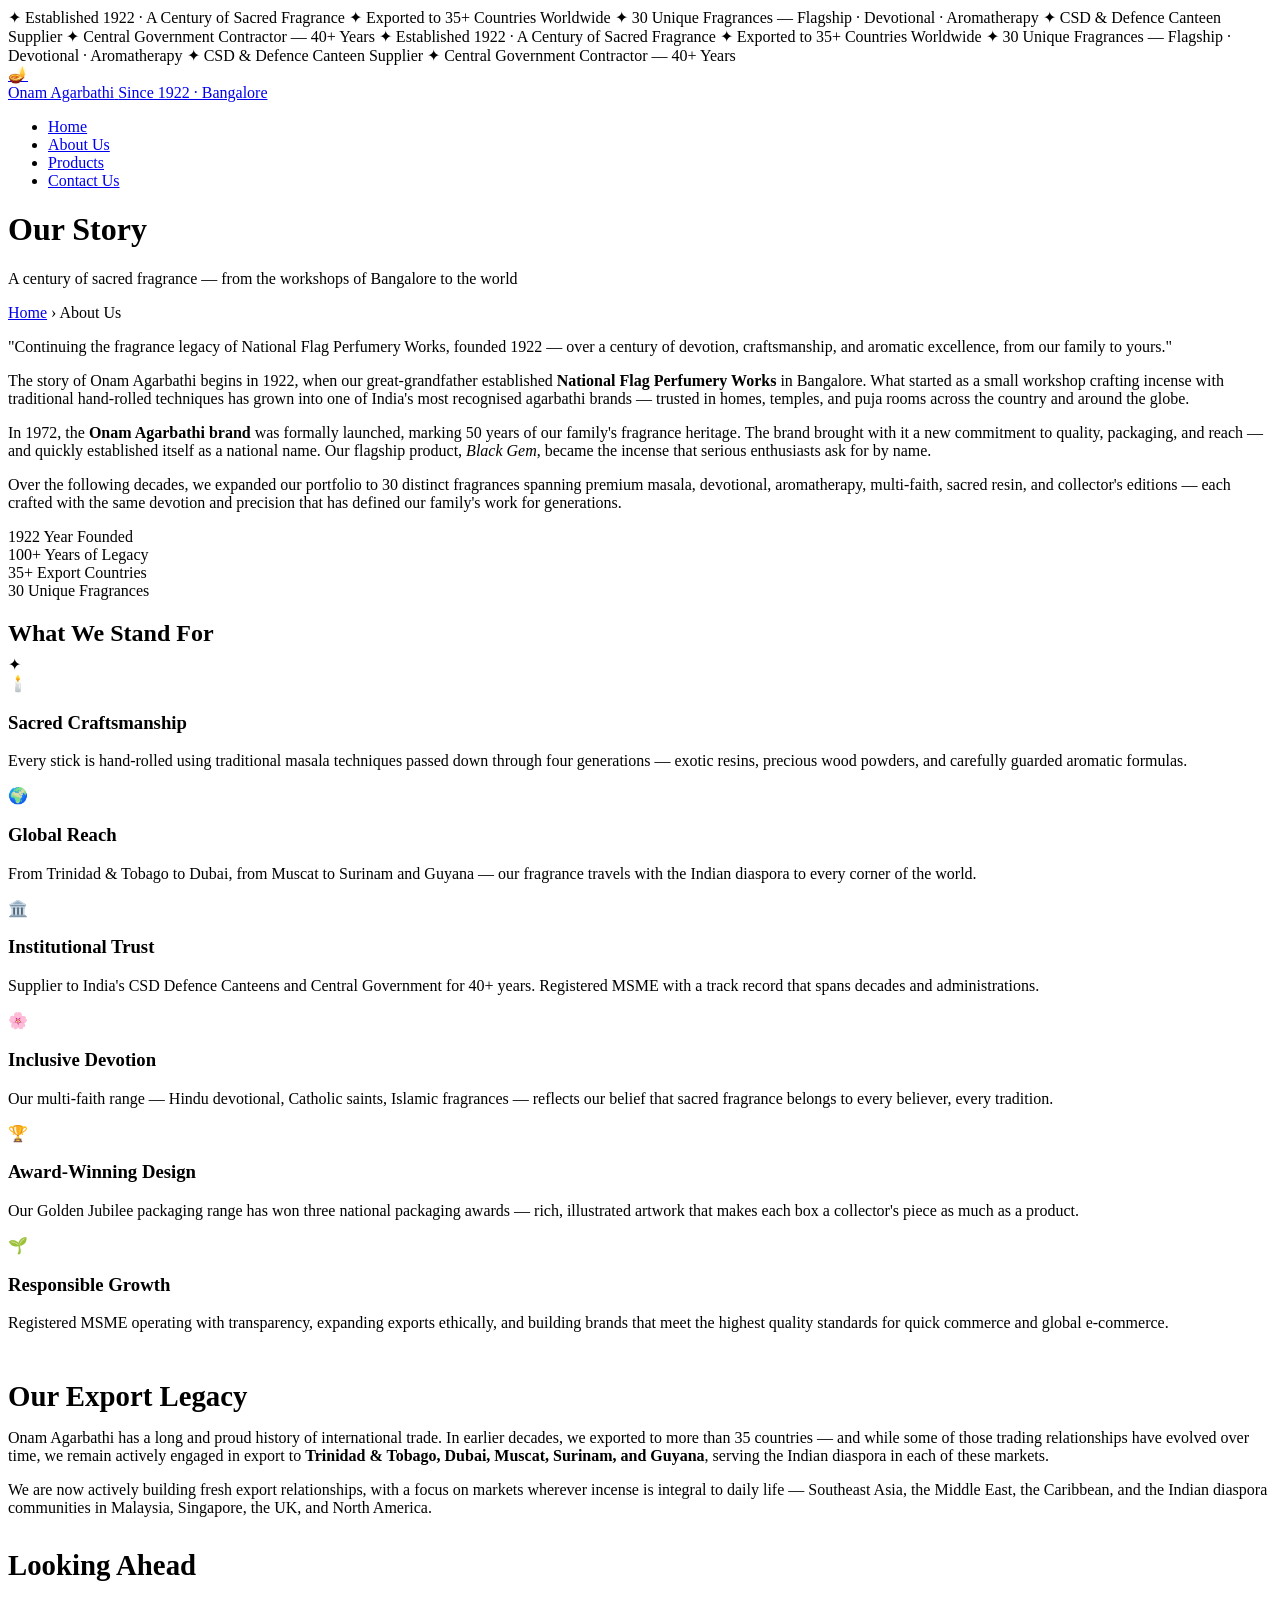
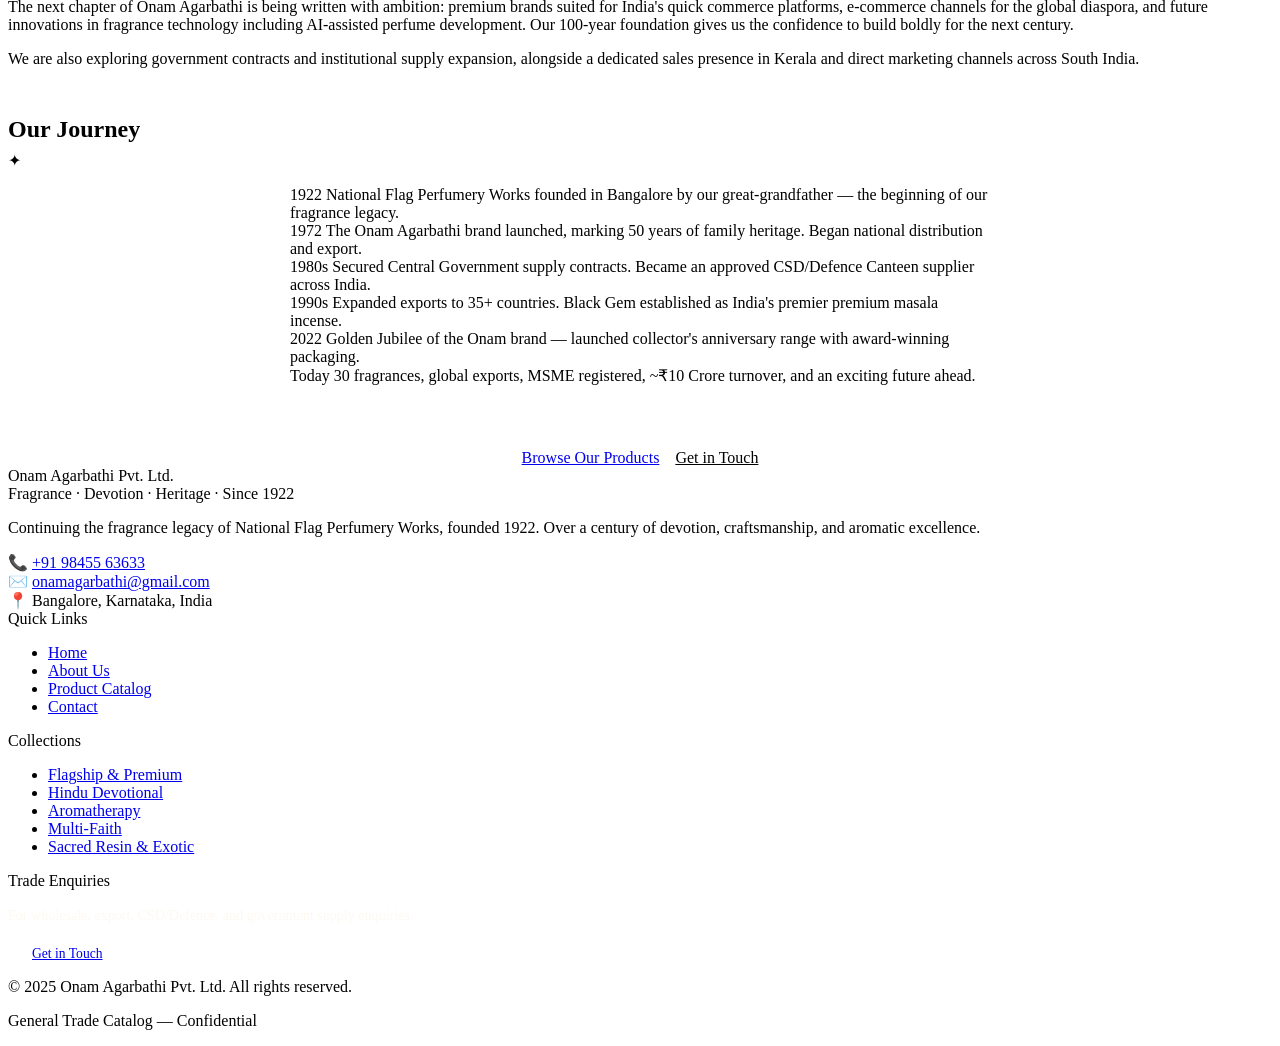
==== about.html @ 36209b38 "Add about.html" ====
<!DOCTYPE html>
<html lang="en">
<head>
  <meta charset="UTF-8" />
  <meta name="viewport" content="width=device-width, initial-scale=1.0" />
  <title>About Us — Onam Agarbathi Pvt. Ltd.</title>
  <meta name="description" content="Learn about Onam Agarbathi's 100+ year heritage, founded in Bangalore in 1922. Our story of fragrance, devotion, and craftsmanship spanning generations." />
  <link rel="stylesheet" href="css/style.css" />
</head>
<body>

<!-- ANNOUNCEMENT BAR -->
<div class="marquee-bar">
  <div class="marquee-inner">
    <span class="marquee-item"><span class="dot">✦</span> Established 1922 · A Century of Sacred Fragrance</span>
    <span class="marquee-item"><span class="dot">✦</span> Exported to 35+ Countries Worldwide</span>
    <span class="marquee-item"><span class="dot">✦</span> 30 Unique Fragrances — Flagship · Devotional · Aromatherapy</span>
    <span class="marquee-item"><span class="dot">✦</span> CSD &amp; Defence Canteen Supplier</span>
    <span class="marquee-item"><span class="dot">✦</span> Central Government Contractor — 40+ Years</span>
    <span class="marquee-item"><span class="dot">✦</span> Established 1922 · A Century of Sacred Fragrance</span>
    <span class="marquee-item"><span class="dot">✦</span> Exported to 35+ Countries Worldwide</span>
    <span class="marquee-item"><span class="dot">✦</span> 30 Unique Fragrances — Flagship · Devotional · Aromatherapy</span>
    <span class="marquee-item"><span class="dot">✦</span> CSD &amp; Defence Canteen Supplier</span>
    <span class="marquee-item"><span class="dot">✦</span> Central Government Contractor — 40+ Years</span>
  </div>
</div>

<!-- NAVBAR -->
<nav class="navbar">
  <div class="nav-inner">
    <a href="index.html" class="nav-brand">
      <div class="nav-logo-icon">🪔</div>
      <div class="nav-brand-text">
        <span class="nav-brand-name">Onam Agarbathi</span>
        <span class="nav-brand-tagline">Since 1922 · Bangalore</span>
      </div>
    </a>
    <ul class="nav-links">
      <li><a href="index.html">Home</a></li>
      <li><a href="about.html" class="active">About Us</a></li>
      <li><a href="products.html">Products</a></li>
      <li><a href="contact.html" class="nav-cta">Contact Us</a></li>
    </ul>
    <div class="nav-toggle"><span></span><span></span><span></span></div>
  </div>
</nav>

<!-- PAGE HERO -->
<div class="page-hero">
  <h1>Our Story</h1>
  <p>A century of sacred fragrance — from the workshops of Bangalore to the world</p>
  <div class="breadcrumb"><a href="index.html">Home</a> › About Us</div>
</div>

<!-- ABOUT CONTENT -->
<div class="about-full">

  <p class="about-lead">
    "Continuing the fragrance legacy of National Flag Perfumery Works, founded 1922 — over a century of devotion, craftsmanship, and aromatic excellence, from our family to yours."
  </p>

  <div class="about-body">
    <p>
      The story of Onam Agarbathi begins in 1922, when our great-grandfather established <strong>National Flag Perfumery Works</strong> in Bangalore. What started as a small workshop crafting incense with traditional hand-rolled techniques has grown into one of India's most recognised agarbathi brands — trusted in homes, temples, and puja rooms across the country and around the globe.
    </p>
    <p>
      In 1972, the <strong>Onam Agarbathi brand</strong> was formally launched, marking 50 years of our family's fragrance heritage. The brand brought with it a new commitment to quality, packaging, and reach — and quickly established itself as a national name. Our flagship product, <em>Black Gem</em>, became the incense that serious enthusiasts ask for by name.
    </p>
    <p>
      Over the following decades, we expanded our portfolio to 30 distinct fragrances spanning premium masala, devotional, aromatherapy, multi-faith, sacred resin, and collector's editions — each crafted with the same devotion and precision that has defined our family's work for generations.
    </p>
  </div>

  <!-- Stats Bar -->
  <div class="stats-bar">
    <div class="stat-item">
      <span class="stat-number">1922</span>
      <span class="stat-label">Year Founded</span>
    </div>
    <div class="stat-item">
      <span class="stat-number">100+</span>
      <span class="stat-label">Years of Legacy</span>
    </div>
    <div class="stat-item">
      <span class="stat-number">35+</span>
      <span class="stat-label">Export Countries</span>
    </div>
    <div class="stat-item">
      <span class="stat-number">30</span>
      <span class="stat-label">Unique Fragrances</span>
    </div>
  </div>

  <!-- Values -->
  <h2 class="section-title" style="margin-bottom: 0.5rem;">What We Stand For</h2>
  <div class="section-divider"><span class="ornament">✦</span></div>
  <div class="values-grid">
    <div class="value-card">
      <span class="value-icon">🕯️</span>
      <h3>Sacred Craftsmanship</h3>
      <p>Every stick is hand-rolled using traditional masala techniques passed down through four generations — exotic resins, precious wood powders, and carefully guarded aromatic formulas.</p>
    </div>
    <div class="value-card">
      <span class="value-icon">🌍</span>
      <h3>Global Reach</h3>
      <p>From Trinidad &amp; Tobago to Dubai, from Muscat to Surinam and Guyana — our fragrance travels with the Indian diaspora to every corner of the world.</p>
    </div>
    <div class="value-card">
      <span class="value-icon">🏛️</span>
      <h3>Institutional Trust</h3>
      <p>Supplier to India's CSD Defence Canteens and Central Government for 40+ years. Registered MSME with a track record that spans decades and administrations.</p>
    </div>
    <div class="value-card">
      <span class="value-icon">🌸</span>
      <h3>Inclusive Devotion</h3>
      <p>Our multi-faith range — Hindu devotional, Catholic saints, Islamic fragrances — reflects our belief that sacred fragrance belongs to every believer, every tradition.</p>
    </div>
    <div class="value-card">
      <span class="value-icon">🏆</span>
      <h3>Award-Winning Design</h3>
      <p>Our Golden Jubilee packaging range has won three national packaging awards — rich, illustrated artwork that makes each box a collector's piece as much as a product.</p>
    </div>
    <div class="value-card">
      <span class="value-icon">🌱</span>
      <h3>Responsible Growth</h3>
      <p>Registered MSME operating with transparency, expanding exports ethically, and building brands that meet the highest quality standards for quick commerce and global e-commerce.</p>
    </div>
  </div>

  <!-- Extended story -->
  <div class="about-body" style="margin-top: 3rem;">
    <h2 style="font-size: 1.8rem; color: var(--deep-red); margin-bottom: 1rem;">Our Export Legacy</h2>
    <p>
      Onam Agarbathi has a long and proud history of international trade. In earlier decades, we exported to more than 35 countries — and while some of those trading relationships have evolved over time, we remain actively engaged in export to <strong>Trinidad &amp; Tobago, Dubai, Muscat, Surinam, and Guyana</strong>, serving the Indian diaspora in each of these markets.
    </p>
    <p>
      We are now actively building fresh export relationships, with a focus on markets wherever incense is integral to daily life — Southeast Asia, the Middle East, the Caribbean, and the Indian diaspora communities in Malaysia, Singapore, the UK, and North America.
    </p>

    <h2 style="font-size: 1.8rem; color: var(--deep-red); margin: 2rem 0 1rem;">Looking Ahead</h2>
    <p>
      The next chapter of Onam Agarbathi is being written with ambition: premium brands suited for India's quick commerce platforms, e-commerce channels for the global diaspora, and future innovations in fragrance technology including AI-assisted perfume development. Our 100-year foundation gives us the confidence to build boldly for the next century.
    </p>
    <p>
      We are also exploring government contracts and institutional supply expansion, alongside a dedicated sales presence in Kerala and direct marketing channels across South India.
    </p>
  </div>

  <!-- Heritage timeline -->
  <h2 class="section-title" style="margin: 3rem 0 0.5rem;">Our Journey</h2>
  <div class="section-divider"><span class="ornament">✦</span></div>
  <div style="max-width: 700px; margin: 0 auto;">
    <div class="heritage-timeline" style="padding: 1rem 0;">
      <div class="timeline-item">
        <span class="timeline-year" style="color: var(--deep-red);">1922</span>
        <span class="timeline-text" style="color: var(--text-medium);">National Flag Perfumery Works founded in Bangalore by our great-grandfather — the beginning of our fragrance legacy.</span>
      </div>
      <div class="timeline-item">
        <span class="timeline-year" style="color: var(--deep-red);">1972</span>
        <span class="timeline-text" style="color: var(--text-medium);">The Onam Agarbathi brand launched, marking 50 years of family heritage. Began national distribution and export.</span>
      </div>
      <div class="timeline-item">
        <span class="timeline-year" style="color: var(--deep-red);">1980s</span>
        <span class="timeline-text" style="color: var(--text-medium);">Secured Central Government supply contracts. Became an approved CSD/Defence Canteen supplier across India.</span>
      </div>
      <div class="timeline-item">
        <span class="timeline-year" style="color: var(--deep-red);">1990s</span>
        <span class="timeline-text" style="color: var(--text-medium);">Expanded exports to 35+ countries. Black Gem established as India's premier premium masala incense.</span>
      </div>
      <div class="timeline-item">
        <span class="timeline-year" style="color: var(--deep-red);">2022</span>
        <span class="timeline-text" style="color: var(--text-medium);">Golden Jubilee of the Onam brand — launched collector's anniversary range with award-winning packaging.</span>
      </div>
      <div class="timeline-item">
        <span class="timeline-year" style="color: var(--deep-red);">Today</span>
        <span class="timeline-text" style="color: var(--text-medium);">30 fragrances, global exports, MSME registered, ~₹10 Crore turnover, and an exciting future ahead.</span>
      </div>
    </div>
  </div>

  <div style="text-align: center; margin-top: 3rem;">
    <a href="products.html" class="btn-primary">Browse Our Products</a>
    &nbsp;&nbsp;
    <a href="contact.html" class="btn-outline" style="color: var(--deep-red); border-color: var(--border-gold);">Get in Touch</a>
  </div>
</div>

<!-- FOOTER -->
<footer>
  <div class="footer-inner">
    <div>
      <div class="footer-brand-name">Onam Agarbathi Pvt. Ltd.</div>
      <div class="footer-brand-tagline">Fragrance · Devotion · Heritage · Since 1922</div>
      <p class="footer-desc">Continuing the fragrance legacy of National Flag Perfumery Works, founded 1922. Over a century of devotion, craftsmanship, and aromatic excellence.</p>
      <div class="footer-contact-item">📞 <a href="tel:+919845563633">+91 98455 63633</a></div>
      <div class="footer-contact-item">✉️ <a href="mailto:onamagarbathi@gmail.com">onamagarbathi@gmail.com</a></div>
      <div class="footer-contact-item">📍 Bangalore, Karnataka, India</div>
    </div>
    <div>
      <div class="footer-heading">Quick Links</div>
      <ul class="footer-links">
        <li><a href="index.html">Home</a></li>
        <li><a href="about.html">About Us</a></li>
        <li><a href="products.html">Product Catalog</a></li>
        <li><a href="contact.html">Contact</a></li>
      </ul>
    </div>
    <div>
      <div class="footer-heading">Collections</div>
      <ul class="footer-links">
        <li><a href="products.html?filter=flagship">Flagship &amp; Premium</a></li>
        <li><a href="products.html?filter=devotional">Hindu Devotional</a></li>
        <li><a href="products.html?filter=aromatherapy">Aromatherapy</a></li>
        <li><a href="products.html?filter=multifaith">Multi-Faith</a></li>
        <li><a href="products.html?filter=resin">Sacred Resin &amp; Exotic</a></li>
      </ul>
    </div>
    <div>
      <div class="footer-heading">Trade Enquiries</div>
      <p style="font-size: 0.88rem; color: rgba(251,245,230,0.6); line-height: 1.7; margin-bottom: 1rem;">For wholesale, export, CSD/Defence, and government supply enquiries.</p>
      <a href="contact.html" class="btn-primary" style="font-size: 0.85rem; padding: 11px 24px;">Get in Touch</a>
    </div>
  </div>
  <div class="footer-bottom">
    <p>© 2025 Onam Agarbathi Pvt. Ltd. All rights reserved.</p>
    <p>General Trade Catalog — Confidential</p>
  </div>
</footer>

<script src="js/main.js"></script>
</body>
</html>
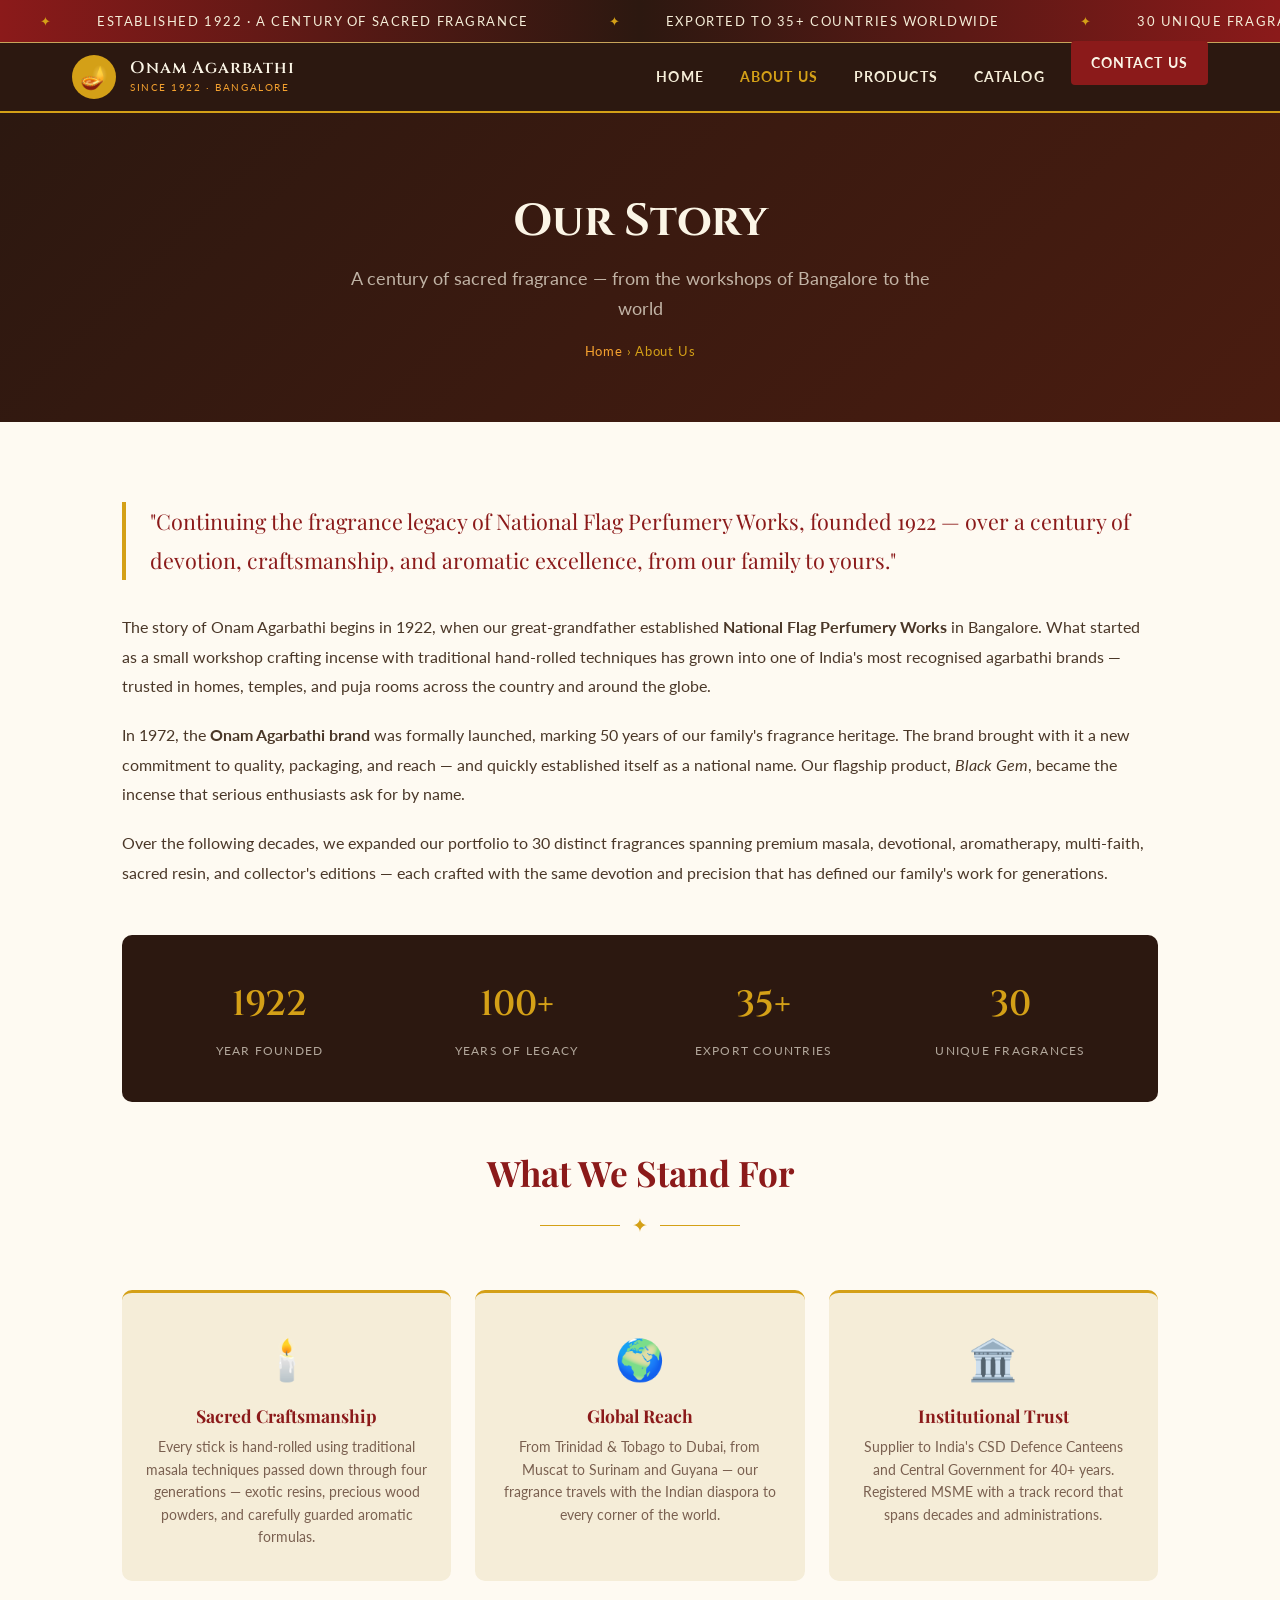
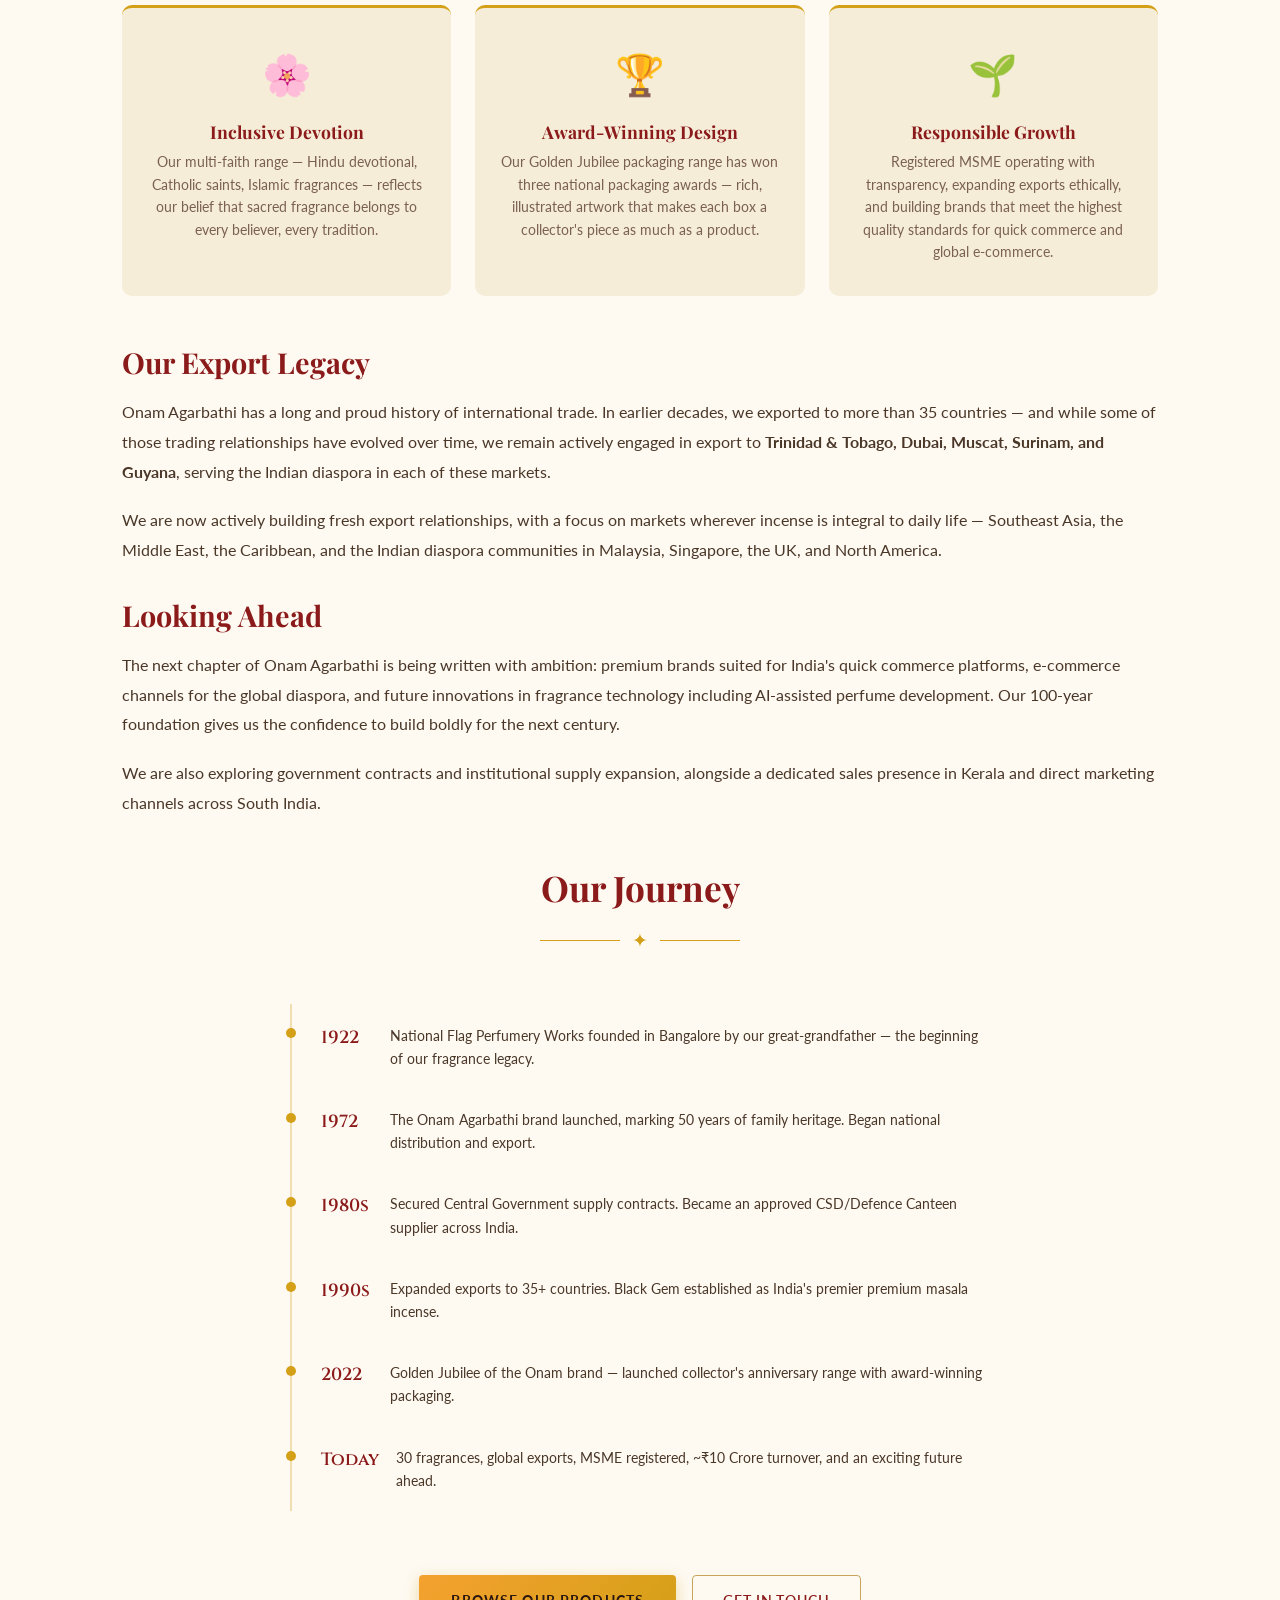
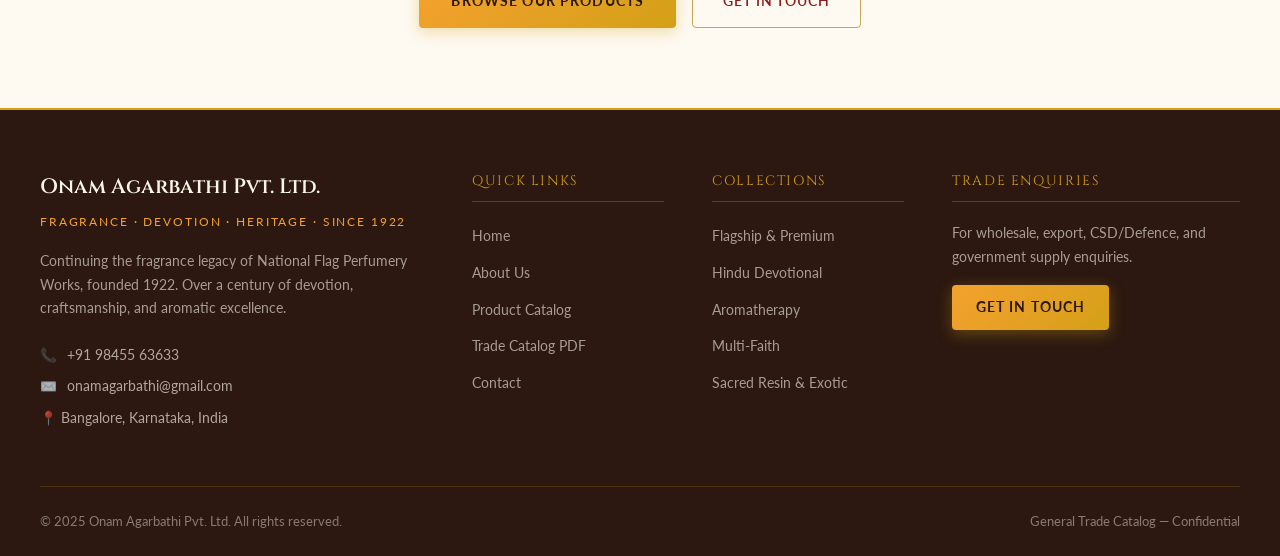
==== commit 143e77f5: "Add General Trade Catalog 2026 with PDF viewer and navigation update - Add catalog.html: new page wi" ====
--- a/about.html
+++ b/about.html
@@ -39,6 +39,7 @@
       <li><a href="index.html">Home</a></li>
       <li><a href="about.html" class="active">About Us</a></li>
       <li><a href="products.html">Products</a></li>
+      <li><a href="catalog.html">Catalog</a></li>
       <li><a href="contact.html" class="nav-cta">Contact Us</a></li>
     </ul>
     <div class="nav-toggle"><span></span><span></span><span></span></div>
@@ -202,6 +203,7 @@
         <li><a href="index.html">Home</a></li>
         <li><a href="about.html">About Us</a></li>
         <li><a href="products.html">Product Catalog</a></li>
+        <li><a href="catalog.html">Trade Catalog PDF</a></li>
         <li><a href="contact.html">Contact</a></li>
       </ul>
     </div>
--- a/css/style.css
+++ b/css/style.css
@@ -0,0 +1,1207 @@
+/* =====================================================
+   ONAM AGARBATHI — Main Stylesheet
+   Rich, warm Indian aesthetic
+   ===================================================== */
+
+@import url('https://fonts.googleapis.com/css2?family=Playfair+Display:ital,wght@0,400;0,600;0,700;1,400&family=Lato:wght@300;400;700&family=Cinzel:wght@400;600&display=swap');
+
+:root {
+  --saffron: #F4A12F;
+  --deep-red: #8B1A1A;
+  --crimson: #C0392B;
+  --gold: #D4A017;
+  --dark-gold: #A07810;
+  --ivory: #FBF5E6;
+  --cream: #F5EDD8;
+  --warm-white: #FEFAF2;
+  --dark-brown: #2C1810;
+  --medium-brown: #5C3317;
+  --light-brown: #8B5E3C;
+  --charcoal: #2D2D2D;
+  --text-dark: #1A0F08;
+  --text-medium: #4A3728;
+  --text-light: #7A6050;
+  --border-gold: #C8A45A;
+  --shadow: rgba(44, 24, 16, 0.15);
+}
+
+* {
+  margin: 0;
+  padding: 0;
+  box-sizing: border-box;
+}
+
+html {
+  scroll-behavior: smooth;
+}
+
+body {
+  font-family: 'Lato', sans-serif;
+  background-color: var(--warm-white);
+  color: var(--text-dark);
+  line-height: 1.7;
+  font-size: 16px;
+}
+
+/* =====================================================
+   TYPOGRAPHY
+   ===================================================== */
+h1, h2, h3, h4 {
+  font-family: 'Playfair Display', serif;
+  color: var(--dark-brown);
+  line-height: 1.3;
+}
+
+.section-title {
+  font-size: 2.2rem;
+  color: var(--deep-red);
+  text-align: center;
+  margin-bottom: 0.5rem;
+}
+
+.section-subtitle {
+  font-family: 'Lato', sans-serif;
+  font-size: 1rem;
+  color: var(--text-light);
+  text-align: center;
+  letter-spacing: 0.12em;
+  text-transform: uppercase;
+  margin-bottom: 3rem;
+}
+
+.section-divider {
+  display: flex;
+  align-items: center;
+  justify-content: center;
+  margin: 0.8rem auto 2rem;
+  gap: 12px;
+}
+
+.section-divider::before,
+.section-divider::after {
+  content: '';
+  flex: 1;
+  max-width: 80px;
+  height: 1px;
+  background: var(--gold);
+}
+
+.section-divider .ornament {
+  color: var(--gold);
+  font-size: 1.2rem;
+}
+
+/* =====================================================
+   NAVIGATION
+   ===================================================== */
+.navbar {
+  position: sticky;
+  top: 0;
+  z-index: 1000;
+  background: var(--dark-brown);
+  border-bottom: 2px solid var(--gold);
+  padding: 0;
+}
+
+.nav-inner {
+  max-width: 1200px;
+  margin: 0 auto;
+  display: flex;
+  align-items: center;
+  justify-content: space-between;
+  padding: 0 2rem;
+  height: 68px;
+}
+
+.nav-brand {
+  display: flex;
+  align-items: center;
+  gap: 14px;
+  text-decoration: none;
+}
+
+.nav-logo-icon {
+  width: 44px;
+  height: 44px;
+  background: var(--gold);
+  border-radius: 50%;
+  display: flex;
+  align-items: center;
+  justify-content: center;
+  font-size: 1.4rem;
+}
+
+.nav-brand-text {
+  display: flex;
+  flex-direction: column;
+}
+
+.nav-brand-name {
+  font-family: 'Cinzel', serif;
+  font-size: 1.05rem;
+  color: var(--ivory);
+  font-weight: 600;
+  letter-spacing: 0.05em;
+  line-height: 1.2;
+}
+
+.nav-brand-tagline {
+  font-size: 0.65rem;
+  color: var(--saffron);
+  letter-spacing: 0.15em;
+  text-transform: uppercase;
+}
+
+.nav-links {
+  display: flex;
+  list-style: none;
+  gap: 0;
+}
+
+.nav-links a {
+  display: block;
+  padding: 24px 18px;
+  color: var(--cream);
+  text-decoration: none;
+  font-size: 0.88rem;
+  font-weight: 700;
+  letter-spacing: 0.08em;
+  text-transform: uppercase;
+  transition: color 0.25s, background 0.25s;
+  position: relative;
+}
+
+.nav-links a::after {
+  content: '';
+  position: absolute;
+  bottom: 0;
+  left: 18px;
+  right: 18px;
+  height: 2px;
+  background: var(--gold);
+  transform: scaleX(0);
+  transition: transform 0.25s;
+}
+
+.nav-links a:hover,
+.nav-links a.active {
+  color: var(--gold);
+}
+
+.nav-links a:hover::after,
+.nav-links a.active::after {
+  transform: scaleX(1);
+}
+
+.nav-cta {
+  background: var(--deep-red);
+  color: var(--ivory) !important;
+  padding: 10px 20px !important;
+  border-radius: 4px;
+  margin-left: 8px;
+  transition: background 0.25s !important;
+}
+
+.nav-cta:hover {
+  background: var(--crimson) !important;
+}
+
+.nav-cta::after { display: none !important; }
+
+/* Mobile nav toggle */
+.nav-toggle {
+  display: none;
+  flex-direction: column;
+  gap: 5px;
+  cursor: pointer;
+  padding: 4px;
+}
+
+.nav-toggle span {
+  display: block;
+  width: 26px;
+  height: 2px;
+  background: var(--ivory);
+  transition: transform 0.3s;
+}
+
+/* =====================================================
+   HERO SECTION
+   ===================================================== */
+.hero {
+  position: relative;
+  min-height: 88vh;
+  display: flex;
+  align-items: center;
+  overflow: hidden;
+  background: linear-gradient(135deg, var(--dark-brown) 0%, #4A1C10 40%, #6B2C18 70%, var(--medium-brown) 100%);
+}
+
+.hero-bg-pattern {
+  position: absolute;
+  inset: 0;
+  background-image:
+    radial-gradient(circle at 20% 50%, rgba(212, 160, 23, 0.08) 0%, transparent 50%),
+    radial-gradient(circle at 80% 20%, rgba(244, 161, 47, 0.1) 0%, transparent 40%),
+    radial-gradient(circle at 60% 80%, rgba(139, 26, 26, 0.15) 0%, transparent 40%);
+  background-size: cover;
+}
+
+.hero-mandala {
+  position: absolute;
+  right: -100px;
+  top: 50%;
+  transform: translateY(-50%);
+  width: 600px;
+  height: 600px;
+  opacity: 0.06;
+  background: radial-gradient(circle, var(--gold) 0%, transparent 70%);
+  border-radius: 50%;
+  border: 40px solid var(--gold);
+}
+
+.hero-inner {
+  position: relative;
+  z-index: 1;
+  max-width: 1200px;
+  margin: 0 auto;
+  padding: 0 2rem;
+  display: grid;
+  grid-template-columns: 1fr 1fr;
+  gap: 3rem;
+  align-items: center;
+}
+
+.hero-badge {
+  display: inline-block;
+  background: rgba(212, 160, 23, 0.15);
+  border: 1px solid var(--gold);
+  color: var(--saffron);
+  font-size: 0.75rem;
+  letter-spacing: 0.2em;
+  text-transform: uppercase;
+  padding: 6px 18px;
+  border-radius: 2px;
+  margin-bottom: 1.2rem;
+}
+
+.hero-title {
+  font-family: 'Cinzel', serif;
+  font-size: 3.2rem;
+  color: var(--ivory);
+  font-weight: 600;
+  line-height: 1.15;
+  margin-bottom: 0.5rem;
+}
+
+.hero-title em {
+  font-style: italic;
+  color: var(--saffron);
+  font-family: 'Playfair Display', serif;
+}
+
+.hero-subtitle {
+  font-family: 'Playfair Display', serif;
+  font-size: 1.3rem;
+  color: var(--gold);
+  font-style: italic;
+  margin-bottom: 1.2rem;
+}
+
+.hero-desc {
+  color: rgba(251, 245, 230, 0.8);
+  font-size: 1rem;
+  line-height: 1.8;
+  margin-bottom: 2rem;
+  max-width: 480px;
+}
+
+.hero-buttons {
+  display: flex;
+  gap: 1rem;
+  flex-wrap: wrap;
+}
+
+.btn-primary {
+  background: linear-gradient(135deg, var(--saffron), var(--gold));
+  color: var(--dark-brown);
+  padding: 14px 32px;
+  border: none;
+  border-radius: 4px;
+  font-weight: 700;
+  font-size: 0.9rem;
+  letter-spacing: 0.08em;
+  text-transform: uppercase;
+  cursor: pointer;
+  text-decoration: none;
+  display: inline-block;
+  transition: transform 0.2s, box-shadow 0.2s;
+  box-shadow: 0 4px 15px rgba(212, 160, 23, 0.35);
+}
+
+.btn-primary:hover {
+  transform: translateY(-2px);
+  box-shadow: 0 8px 25px rgba(212, 160, 23, 0.45);
+}
+
+.btn-outline {
+  background: transparent;
+  color: var(--ivory);
+  padding: 13px 30px;
+  border: 1px solid rgba(251, 245, 230, 0.5);
+  border-radius: 4px;
+  font-size: 0.9rem;
+  font-weight: 600;
+  letter-spacing: 0.06em;
+  text-transform: uppercase;
+  cursor: pointer;
+  text-decoration: none;
+  display: inline-block;
+  transition: border-color 0.2s, color 0.2s;
+}
+
+.btn-outline:hover {
+  border-color: var(--gold);
+  color: var(--gold);
+}
+
+.hero-stats {
+  display: grid;
+  grid-template-columns: repeat(3, 1fr);
+  gap: 1.5rem;
+}
+
+.hero-stat {
+  text-align: center;
+  background: rgba(251, 245, 230, 0.05);
+  border: 1px solid rgba(212, 160, 23, 0.25);
+  border-radius: 8px;
+  padding: 1.5rem 1rem;
+  backdrop-filter: blur(4px);
+}
+
+.hero-stat .stat-number {
+  font-family: 'Cinzel', serif;
+  font-size: 2.2rem;
+  color: var(--gold);
+  font-weight: 600;
+  display: block;
+  margin-bottom: 4px;
+}
+
+.hero-stat .stat-label {
+  color: rgba(251, 245, 230, 0.7);
+  font-size: 0.78rem;
+  letter-spacing: 0.1em;
+  text-transform: uppercase;
+}
+
+.hero-incense-visual {
+  display: flex;
+  justify-content: center;
+  align-items: center;
+  flex-direction: column;
+  gap: 0.5rem;
+  margin-top: 2rem;
+}
+
+.incense-stick-row {
+  display: flex;
+  gap: 1.5rem;
+  justify-content: center;
+}
+
+.incense-stick {
+  display: flex;
+  flex-direction: column;
+  align-items: center;
+  gap: 0;
+}
+
+.incense-smoke {
+  width: 2px;
+  height: 40px;
+  background: linear-gradient(to top, transparent, rgba(251, 245, 230, 0.4));
+  animation: smokeRise 3s ease-in-out infinite;
+}
+
+.incense-stick:nth-child(2) .incense-smoke { animation-delay: 1s; }
+.incense-stick:nth-child(3) .incense-smoke { animation-delay: 0.5s; }
+.incense-stick:nth-child(4) .incense-smoke { animation-delay: 1.5s; }
+
+@keyframes smokeRise {
+  0%, 100% { transform: scaleX(1) translateY(0); opacity: 0.4; }
+  50% { transform: scaleX(1.5) translateY(-5px); opacity: 0.7; }
+}
+
+.incense-rod {
+  width: 3px;
+  height: 100px;
+  background: linear-gradient(to bottom, var(--dark-brown), var(--gold));
+  border-radius: 2px;
+}
+
+/* =====================================================
+   SECTIONS COMMON
+   ===================================================== */
+section {
+  padding: 80px 2rem;
+}
+
+.container {
+  max-width: 1200px;
+  margin: 0 auto;
+}
+
+/* =====================================================
+   MARQUEE / ANNOUNCEMENT BAR
+   ===================================================== */
+.marquee-bar {
+  background: linear-gradient(90deg, var(--deep-red), var(--dark-brown), var(--deep-red));
+  padding: 10px 0;
+  overflow: hidden;
+  border-bottom: 1px solid var(--border-gold);
+}
+
+.marquee-inner {
+  display: flex;
+  animation: marqueeScroll 30s linear infinite;
+  white-space: nowrap;
+}
+
+.marquee-item {
+  color: var(--cream);
+  font-size: 0.82rem;
+  letter-spacing: 0.12em;
+  text-transform: uppercase;
+  padding: 0 2.5rem;
+}
+
+.marquee-item .dot {
+  color: var(--gold);
+  margin-right: 2.5rem;
+}
+
+@keyframes marqueeScroll {
+  0% { transform: translateX(0); }
+  100% { transform: translateX(-50%); }
+}
+
+/* =====================================================
+   FEATURED CATEGORIES
+   ===================================================== */
+.categories-section {
+  background: var(--cream);
+  padding: 70px 2rem;
+}
+
+.categories-grid {
+  display: grid;
+  grid-template-columns: repeat(3, 1fr);
+  gap: 1.5rem;
+  max-width: 1100px;
+  margin: 0 auto;
+}
+
+.category-card {
+  background: white;
+  border: 1px solid var(--border-gold);
+  border-radius: 8px;
+  padding: 2rem 1.5rem;
+  text-align: center;
+  text-decoration: none;
+  transition: transform 0.3s, box-shadow 0.3s;
+  display: block;
+}
+
+.category-card:hover {
+  transform: translateY(-6px);
+  box-shadow: 0 12px 35px var(--shadow);
+}
+
+.category-icon {
+  font-size: 2.8rem;
+  margin-bottom: 0.8rem;
+  display: block;
+}
+
+.category-card h3 {
+  font-size: 1.15rem;
+  color: var(--deep-red);
+  margin-bottom: 0.4rem;
+}
+
+.category-card p {
+  font-size: 0.85rem;
+  color: var(--text-light);
+  line-height: 1.6;
+}
+
+/* =====================================================
+   PRODUCT GRID
+   ===================================================== */
+.products-section {
+  background: var(--warm-white);
+}
+
+.product-filters {
+  display: flex;
+  gap: 0.5rem;
+  justify-content: center;
+  flex-wrap: wrap;
+  margin-bottom: 3rem;
+}
+
+.filter-btn {
+  background: transparent;
+  border: 1px solid var(--border-gold);
+  color: var(--text-medium);
+  padding: 8px 20px;
+  border-radius: 24px;
+  font-size: 0.82rem;
+  font-weight: 600;
+  letter-spacing: 0.06em;
+  cursor: pointer;
+  transition: all 0.2s;
+}
+
+.filter-btn.active,
+.filter-btn:hover {
+  background: var(--deep-red);
+  border-color: var(--deep-red);
+  color: white;
+}
+
+.products-grid {
+  display: grid;
+  grid-template-columns: repeat(auto-fill, minmax(240px, 1fr));
+  gap: 1.8rem;
+  max-width: 1200px;
+  margin: 0 auto;
+}
+
+.product-card {
+  background: white;
+  border-radius: 10px;
+  overflow: hidden;
+  box-shadow: 0 2px 12px var(--shadow);
+  transition: transform 0.3s, box-shadow 0.3s;
+  border: 1px solid rgba(200, 164, 90, 0.2);
+}
+
+.product-card:hover {
+  transform: translateY(-5px);
+  box-shadow: 0 10px 30px rgba(44, 24, 16, 0.18);
+}
+
+.product-img-area {
+  height: 200px;
+  display: flex;
+  align-items: center;
+  justify-content: center;
+  font-size: 4rem;
+  position: relative;
+  overflow: hidden;
+}
+
+.product-badge {
+  position: absolute;
+  top: 12px;
+  left: 12px;
+  background: var(--deep-red);
+  color: white;
+  font-size: 0.68rem;
+  font-weight: 700;
+  letter-spacing: 0.1em;
+  text-transform: uppercase;
+  padding: 3px 9px;
+  border-radius: 3px;
+}
+
+.product-number {
+  position: absolute;
+  bottom: 10px;
+  right: 12px;
+  font-family: 'Cinzel', serif;
+  font-size: 1.8rem;
+  font-weight: 600;
+  color: rgba(255,255,255,0.25);
+  line-height: 1;
+}
+
+.product-body {
+  padding: 1.2rem;
+}
+
+.product-name {
+  font-family: 'Playfair Display', serif;
+  font-size: 1.1rem;
+  color: var(--dark-brown);
+  margin-bottom: 0.3rem;
+}
+
+.product-tagline {
+  font-size: 0.8rem;
+  color: var(--text-light);
+  font-style: italic;
+  margin-bottom: 0.7rem;
+}
+
+.product-desc {
+  font-size: 0.82rem;
+  color: var(--text-medium);
+  line-height: 1.6;
+  margin-bottom: 0.8rem;
+}
+
+.product-tags {
+  display: flex;
+  flex-wrap: wrap;
+  gap: 4px;
+}
+
+.tag {
+  background: var(--cream);
+  color: var(--medium-brown);
+  font-size: 0.7rem;
+  font-weight: 600;
+  letter-spacing: 0.06em;
+  text-transform: uppercase;
+  padding: 3px 8px;
+  border-radius: 3px;
+  border: 1px solid var(--border-gold);
+}
+
+/* =====================================================
+   ABOUT SECTION (homepage snippet)
+   ===================================================== */
+.about-snippet {
+  background: linear-gradient(135deg, var(--dark-brown) 0%, #3A1C10 100%);
+  color: var(--ivory);
+  padding: 90px 2rem;
+}
+
+.about-snippet-inner {
+  max-width: 1100px;
+  margin: 0 auto;
+  display: grid;
+  grid-template-columns: 1fr 1fr;
+  gap: 4rem;
+  align-items: center;
+}
+
+.about-snippet h2 {
+  font-size: 2.4rem;
+  color: var(--ivory);
+  margin-bottom: 1rem;
+}
+
+.about-snippet h2 span {
+  color: var(--gold);
+}
+
+.about-snippet p {
+  color: rgba(251, 245, 230, 0.8);
+  line-height: 1.9;
+  margin-bottom: 1.2rem;
+  font-size: 1rem;
+}
+
+.heritage-timeline {
+  display: flex;
+  flex-direction: column;
+  gap: 0;
+}
+
+.timeline-item {
+  display: flex;
+  gap: 1.2rem;
+  padding: 1.2rem 0;
+  border-left: 2px solid rgba(212, 160, 23, 0.3);
+  padding-left: 1.8rem;
+  position: relative;
+}
+
+.timeline-item::before {
+  content: '';
+  position: absolute;
+  left: -6px;
+  top: 1.5rem;
+  width: 10px;
+  height: 10px;
+  border-radius: 50%;
+  background: var(--gold);
+}
+
+.timeline-year {
+  font-family: 'Cinzel', serif;
+  font-size: 1.1rem;
+  color: var(--gold);
+  font-weight: 600;
+  min-width: 50px;
+}
+
+.timeline-text {
+  font-size: 0.9rem;
+  color: rgba(251, 245, 230, 0.75);
+  line-height: 1.6;
+}
+
+/* =====================================================
+   FULL ABOUT PAGE
+   ===================================================== */
+.page-hero {
+  background: linear-gradient(135deg, var(--dark-brown) 0%, #4A1C10 100%);
+  padding: 80px 2rem 60px;
+  text-align: center;
+}
+
+.page-hero h1 {
+  font-family: 'Cinzel', serif;
+  font-size: 2.8rem;
+  color: var(--ivory);
+  margin-bottom: 0.8rem;
+}
+
+.page-hero p {
+  color: rgba(251, 245, 230, 0.7);
+  font-size: 1.1rem;
+  max-width: 600px;
+  margin: 0 auto;
+}
+
+.breadcrumb {
+  text-align: center;
+  font-size: 0.82rem;
+  color: var(--gold);
+  margin-top: 1rem;
+  letter-spacing: 0.06em;
+}
+
+.breadcrumb a { color: var(--saffron); text-decoration: none; }
+.breadcrumb a:hover { text-decoration: underline; }
+
+.about-full {
+  max-width: 1100px;
+  margin: 0 auto;
+  padding: 80px 2rem;
+}
+
+.about-lead {
+  font-family: 'Playfair Display', serif;
+  font-size: 1.35rem;
+  color: var(--deep-red);
+  line-height: 1.8;
+  margin-bottom: 2rem;
+  border-left: 4px solid var(--gold);
+  padding-left: 1.5rem;
+}
+
+.about-body p {
+  margin-bottom: 1.2rem;
+  color: var(--text-medium);
+  font-size: 1rem;
+  line-height: 1.85;
+}
+
+.values-grid {
+  display: grid;
+  grid-template-columns: repeat(3, 1fr);
+  gap: 1.5rem;
+  margin: 3rem 0;
+}
+
+.value-card {
+  background: var(--cream);
+  border-radius: 10px;
+  padding: 2rem 1.5rem;
+  text-align: center;
+  border-top: 3px solid var(--gold);
+}
+
+.value-icon { font-size: 2.5rem; margin-bottom: 0.8rem; display: block; }
+
+.value-card h3 {
+  font-size: 1.1rem;
+  color: var(--deep-red);
+  margin-bottom: 0.5rem;
+}
+
+.value-card p {
+  font-size: 0.88rem;
+  color: var(--text-light);
+  line-height: 1.6;
+}
+
+.stats-bar {
+  background: var(--dark-brown);
+  border-radius: 10px;
+  padding: 2.5rem 2rem;
+  display: grid;
+  grid-template-columns: repeat(4, 1fr);
+  gap: 1rem;
+  margin: 3rem 0;
+  text-align: center;
+}
+
+.stat-item .stat-number {
+  font-family: 'Cinzel', serif;
+  font-size: 2.2rem;
+  color: var(--gold);
+  display: block;
+  font-weight: 600;
+}
+
+.stat-item .stat-label {
+  font-size: 0.78rem;
+  color: rgba(251, 245, 230, 0.65);
+  letter-spacing: 0.1em;
+  text-transform: uppercase;
+}
+
+/* =====================================================
+   CONTACT PAGE
+   ===================================================== */
+.contact-section {
+  max-width: 1100px;
+  margin: 0 auto;
+  padding: 80px 2rem;
+  display: grid;
+  grid-template-columns: 1fr 1.5fr;
+  gap: 4rem;
+}
+
+.contact-info h2 {
+  font-size: 2rem;
+  color: var(--deep-red);
+  margin-bottom: 0.8rem;
+}
+
+.contact-info p {
+  color: var(--text-medium);
+  line-height: 1.8;
+  margin-bottom: 2rem;
+}
+
+.contact-item {
+  display: flex;
+  gap: 1rem;
+  margin-bottom: 1.5rem;
+  align-items: flex-start;
+}
+
+.contact-icon {
+  width: 42px;
+  height: 42px;
+  background: var(--deep-red);
+  border-radius: 50%;
+  display: flex;
+  align-items: center;
+  justify-content: center;
+  color: white;
+  font-size: 1.1rem;
+  flex-shrink: 0;
+}
+
+.contact-detail h4 {
+  font-size: 0.9rem;
+  color: var(--dark-brown);
+  margin-bottom: 0.2rem;
+  font-family: 'Lato', sans-serif;
+  font-weight: 700;
+  letter-spacing: 0.06em;
+  text-transform: uppercase;
+}
+
+.contact-detail p, .contact-detail a {
+  font-size: 0.95rem;
+  color: var(--text-medium);
+  text-decoration: none;
+  line-height: 1.6;
+}
+
+.contact-detail a:hover { color: var(--deep-red); }
+
+.contact-form {
+  background: var(--cream);
+  border-radius: 12px;
+  padding: 2.5rem;
+  border: 1px solid var(--border-gold);
+}
+
+.contact-form h3 {
+  font-size: 1.5rem;
+  color: var(--deep-red);
+  margin-bottom: 1.5rem;
+}
+
+.form-group {
+  margin-bottom: 1.2rem;
+}
+
+.form-group label {
+  display: block;
+  font-size: 0.82rem;
+  font-weight: 700;
+  letter-spacing: 0.08em;
+  text-transform: uppercase;
+  color: var(--text-medium);
+  margin-bottom: 0.4rem;
+}
+
+.form-group input,
+.form-group select,
+.form-group textarea {
+  width: 100%;
+  padding: 11px 14px;
+  background: white;
+  border: 1px solid var(--border-gold);
+  border-radius: 5px;
+  font-family: 'Lato', sans-serif;
+  font-size: 0.95rem;
+  color: var(--text-dark);
+  transition: border-color 0.2s;
+  outline: none;
+}
+
+.form-group input:focus,
+.form-group select:focus,
+.form-group textarea:focus {
+  border-color: var(--deep-red);
+}
+
+.form-group textarea { resize: vertical; min-height: 110px; }
+
+.form-row {
+  display: grid;
+  grid-template-columns: 1fr 1fr;
+  gap: 1rem;
+}
+
+.btn-submit {
+  width: 100%;
+  padding: 13px;
+  background: linear-gradient(135deg, var(--deep-red), var(--crimson));
+  color: white;
+  border: none;
+  border-radius: 5px;
+  font-size: 0.95rem;
+  font-weight: 700;
+  letter-spacing: 0.08em;
+  text-transform: uppercase;
+  cursor: pointer;
+  transition: transform 0.2s, box-shadow 0.2s;
+  box-shadow: 0 4px 15px rgba(139, 26, 26, 0.3);
+}
+
+.btn-submit:hover {
+  transform: translateY(-2px);
+  box-shadow: 0 8px 25px rgba(139, 26, 26, 0.4);
+}
+
+/* =====================================================
+   TRADE CHANNELS SECTION
+   ===================================================== */
+.trade-section {
+  background: var(--cream);
+  padding: 70px 2rem;
+}
+
+.trade-grid {
+  display: grid;
+  grid-template-columns: repeat(4, 1fr);
+  gap: 1.2rem;
+  max-width: 1000px;
+  margin: 0 auto;
+}
+
+.trade-card {
+  background: white;
+  border: 1px solid var(--border-gold);
+  border-radius: 8px;
+  padding: 1.8rem 1.2rem;
+  text-align: center;
+  border-top: 3px solid var(--deep-red);
+}
+
+.trade-card .icon { font-size: 2rem; margin-bottom: 0.6rem; display: block; }
+.trade-card h4 { font-size: 0.95rem; color: var(--deep-red); margin-bottom: 0.3rem; }
+.trade-card p { font-size: 0.82rem; color: var(--text-light); }
+
+/* =====================================================
+   FOOTER
+   ===================================================== */
+footer {
+  background: var(--dark-brown);
+  color: var(--ivory);
+  padding: 60px 2rem 0;
+  border-top: 2px solid var(--gold);
+}
+
+.footer-inner {
+  max-width: 1200px;
+  margin: 0 auto;
+  display: grid;
+  grid-template-columns: 2fr 1fr 1fr 1.5fr;
+  gap: 3rem;
+  margin-bottom: 3rem;
+}
+
+.footer-brand-name {
+  font-family: 'Cinzel', serif;
+  font-size: 1.3rem;
+  color: var(--ivory);
+  font-weight: 600;
+  margin-bottom: 0.4rem;
+}
+
+.footer-brand-tagline {
+  font-size: 0.78rem;
+  color: var(--saffron);
+  letter-spacing: 0.15em;
+  text-transform: uppercase;
+  margin-bottom: 1rem;
+}
+
+.footer-desc {
+  font-size: 0.88rem;
+  color: rgba(251, 245, 230, 0.6);
+  line-height: 1.7;
+  margin-bottom: 1.5rem;
+}
+
+.footer-contact-item {
+  display: flex;
+  gap: 0.6rem;
+  align-items: center;
+  font-size: 0.85rem;
+  color: rgba(251, 245, 230, 0.65);
+  margin-bottom: 0.5rem;
+}
+
+.footer-contact-item a {
+  color: rgba(251, 245, 230, 0.65);
+  text-decoration: none;
+}
+
+.footer-contact-item a:hover { color: var(--gold); }
+
+.footer-heading {
+  font-family: 'Cinzel', serif;
+  font-size: 0.85rem;
+  color: var(--gold);
+  letter-spacing: 0.12em;
+  text-transform: uppercase;
+  margin-bottom: 1.2rem;
+  padding-bottom: 0.5rem;
+  border-bottom: 1px solid rgba(212, 160, 23, 0.3);
+}
+
+.footer-links {
+  list-style: none;
+  display: flex;
+  flex-direction: column;
+  gap: 0.6rem;
+}
+
+.footer-links a {
+  font-size: 0.88rem;
+  color: rgba(251, 245, 230, 0.6);
+  text-decoration: none;
+  transition: color 0.2s;
+}
+
+.footer-links a:hover { color: var(--gold); }
+
+.footer-bottom {
+  border-top: 1px solid rgba(212, 160, 23, 0.2);
+  padding: 1.5rem 0;
+  display: flex;
+  justify-content: space-between;
+  align-items: center;
+  max-width: 1200px;
+  margin: 0 auto;
+}
+
+.footer-bottom p {
+  font-size: 0.8rem;
+  color: rgba(251, 245, 230, 0.45);
+}
+
+.footer-bottom a {
+  color: rgba(251, 245, 230, 0.45);
+  text-decoration: none;
+}
+
+/* =====================================================
+   TESTIMONIALS / TRUST
+   ===================================================== */
+.trust-section {
+  background: var(--cream);
+  padding: 60px 2rem;
+  text-align: center;
+}
+
+.trust-logos {
+  display: flex;
+  justify-content: center;
+  align-items: center;
+  gap: 2rem;
+  flex-wrap: wrap;
+  margin-top: 2rem;
+}
+
+.trust-item {
+  background: white;
+  border: 1px solid var(--border-gold);
+  border-radius: 8px;
+  padding: 1rem 1.8rem;
+  font-size: 0.82rem;
+  font-weight: 700;
+  letter-spacing: 0.1em;
+  text-transform: uppercase;
+  color: var(--text-medium);
+}
+
+/* =====================================================
+   RESPONSIVE
+   ===================================================== */
+@media (max-width: 900px) {
+  .hero-inner { grid-template-columns: 1fr; }
+  .hero-stats { grid-template-columns: repeat(3, 1fr); }
+  .categories-grid { grid-template-columns: repeat(2, 1fr); }
+  .about-snippet-inner { grid-template-columns: 1fr; gap: 2.5rem; }
+  .values-grid { grid-template-columns: repeat(2, 1fr); }
+  .stats-bar { grid-template-columns: repeat(2, 1fr); }
+  .footer-inner { grid-template-columns: 1fr 1fr; gap: 2rem; }
+  .trade-grid { grid-template-columns: repeat(2, 1fr); }
+  .contact-section { grid-template-columns: 1fr; }
+  .hero-title { font-size: 2.4rem; }
+}
+
+@media (max-width: 640px) {
+  .nav-links { display: none; }
+  .nav-toggle { display: flex; }
+  .nav-links.open {
+    display: flex;
+    flex-direction: column;
+    position: absolute;
+    top: 68px;
+    left: 0; right: 0;
+    background: var(--dark-brown);
+    padding: 1rem 0;
+    border-bottom: 2px solid var(--gold);
+  }
+  .nav-links.open a { padding: 12px 2rem; }
+  .hero { min-height: auto; padding: 60px 0; }
+  .hero-title { font-size: 2rem; }
+  .section-title { font-size: 1.8rem; }
+  .products-grid { grid-template-columns: repeat(2, 1fr); }
+  .categories-grid { grid-template-columns: 1fr; }
+  .values-grid { grid-template-columns: 1fr; }
+  .stats-bar { grid-template-columns: 1fr 1fr; }
+  .footer-inner { grid-template-columns: 1fr; }
+  .form-row { grid-template-columns: 1fr; }
+  .trade-grid { grid-template-columns: 1fr 1fr; }
+  .footer-bottom { flex-direction: column; gap: 0.5rem; text-align: center; }
+}
